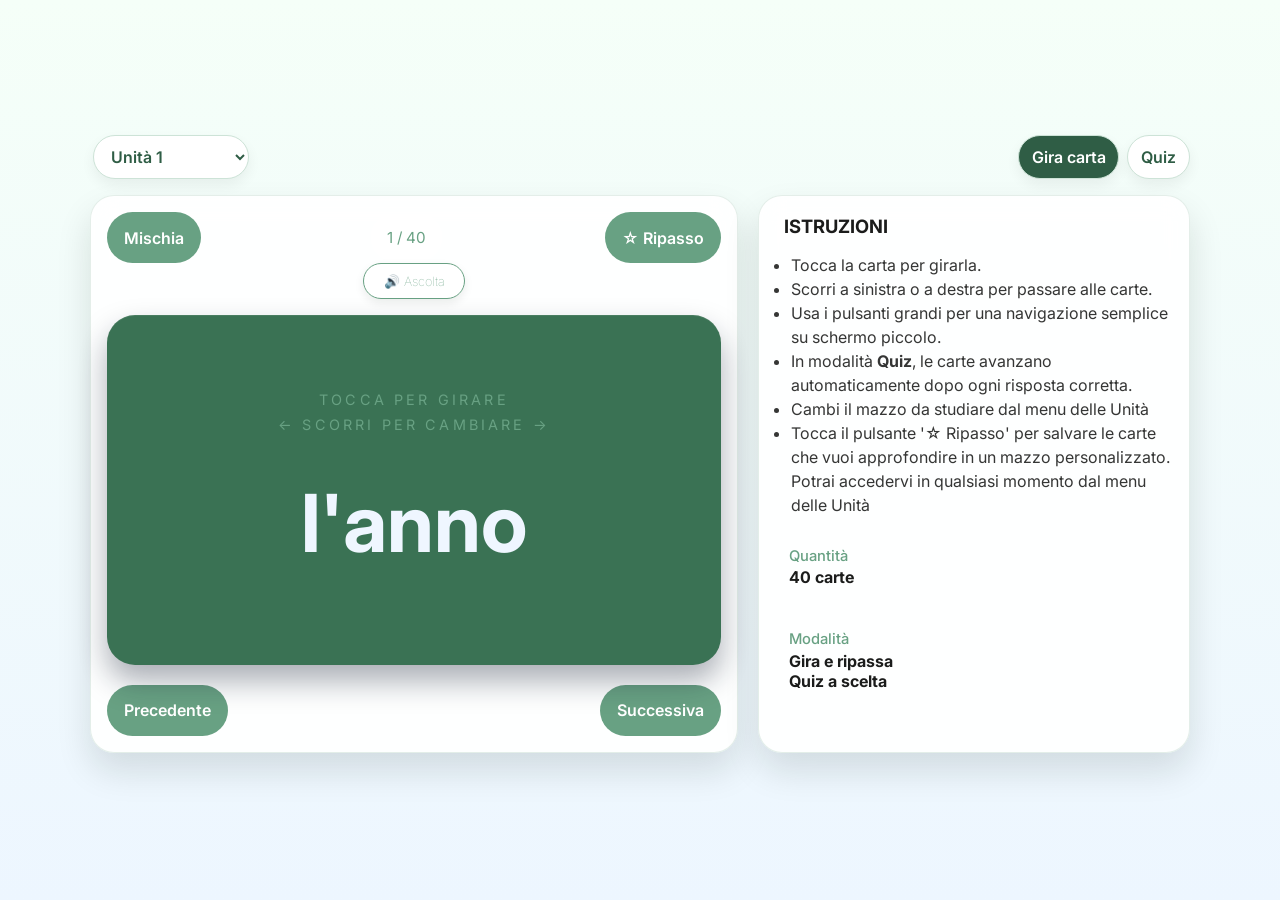
==== index.html @ 55a5546c "Revise index.html for flashcard app enhancements Updated the HTML structure and content for the flas" ====
<!doctype html>
<html lang="en">
  <head>
    <meta charset="UTF-8" />
    <meta name="viewport" content="width=device-width, initial-scale=1.0, maximum-scale=1.0, user-scalable=no" />
    <meta name="theme-color" content="#68A183" />
    <meta name="mobile-web-app-capable" content="yes">
    <meta name="apple-mobile-web-app-capable" content="yes">
    <meta name="apple-mobile-web-app-status-bar-style" content="black-translucent" />
    <meta name="apple-mobile-web-app-title" content="Flashcards" />
    <link rel="manifest" href="manifest.json" />
    <link rel="apple-touch-icon" href="icon-192.png" />
    <title>Carte Didattiche - Italiano con Alessandra</title>
    <link rel="preconnect" href="https://fonts.googleapis.com" />
    <link rel="preconnect" href="https://fonts.gstatic.com" crossorigin />
    <link
      href="https://fonts.googleapis.com/css2?family=Inter:wght@400;500;600;700&display=swap"
      rel="stylesheet"
    />
    <link rel="stylesheet" href="styles.css" />
  </head>
  <body>
    <main class="app-shell">

      <section class="top-controls" aria-label="Controlli principali">
          <section class="deck-picker" aria-label="Selezione set di carte">
          <select id="deckSelect" class="deck-select">
            <option value="marked" id="markedOption" disabled>⭐Ripasso (0)</option>
            <option value="unit1">Unità 1</option>
            <option value="unit2">Unità 2</option>
            <option value="unit3">Unità 3</option>
            <option value="unit4">Unità 4</option>
            <option value="unit5">Unità 5</option>
            <option value="unit6">Unità 6</option>
            <option value="unit7">Unità 7</option>
            <option value="unit8">Unità 8</option>
            <option value="unit9">Unità 9</option>
            <option value="unit10">Unità 10</option>
            <option value="verbs">Verbi</option>
          </select>
        </section>
        <section class="mode-picker" aria-label="Modalità di studio">
        <button class="mode-chip active" data-mode="flip" type="button">Gira carta</button>
        <button class="mode-chip" data-mode="quiz" type="button">Quiz</button>
        </section>
      </section>

      <section class="dashboard">
        <article class="card-panel">
          <div class="card-header">
            <button id="shuffleBtn" class="ghost-btn" type="button">Mischia</button>
            <span id="progressLabel" class="badge">1 / 40</span>
            <button id="starBtn" type="button" class="ghost-btn" style="font-size: 1rem; cursor: pointer;">☆ Ripasso</button>
          </div>
          <div class="pronuncia-wrapper"><button id="speakIcon" class="pronuncia" type="button" aria-label="Ascolta pronuncia">🔊 Ascolta</button></div>
          <button id="cardBtn" class="flashcard" type="button" aria-label="Gira la carta">
            <span class="flashcard-tag-2">Tocca per girare</span>
            <span class="flashcard-tag">← Scorri per cambiare →</span>
            <strong id="cardFront" class="card-text">l'anno</strong>
            <span id="cardBack" class="card-back">year</span>
          </button>
          <div id="deckEndContainer" class="end-screen-shrouded">
      <button id="restartBtn" class="restart-btn" type="button"> Ricomincia da capo</button>
        </div>
          <section id="quizPanel" class="quiz-panel hidden" aria-live="polite">
            <p class="quiz-label">Scegli la traduzione giusta</p>
            <div id="quizOptions" class="quiz-options"></div>
            <p id="quizFeedback" class="quiz-feedback"></p>
            <div class="mute"><button id="muteBtn" class="mute-btn" type="button" aria-label="Disattiva audio">🔊 Audio Attivo</button></div>
          </section>

          <div class="controls">
            <button id="prevBtn" class="secondary-btn" type="button">Precedente</button>
            <button id="nextBtn" class="primary-btn" type="button">Successiva</button>
          </div>
        </article>

        <button id="toggleInstructionsBtn" class="instructions-toggle" type="button" aria-label="Mostra o nascondi istruzioni">Nascondi istruzioni</button>
        <aside class="info-panel">
          <h2>Istruzioni</h2>
          <ul>
          <li>Tocca la carta per girarla.</li>
            <li>Scorri a sinistra o a destra per passare alle carte.</li>
            <li>Usa i pulsanti grandi per una navigazione semplice su schermo piccolo.</li>
            <li>In modalità <b>Quiz</b>, le carte avanzano automaticamente dopo ogni risposta corretta.</li>
            <li>Cambi il mazzo da studiare dal menu delle Unità</li>
            <li>Tocca il pulsante '☆ Ripasso' per salvare le carte che vuoi approfondire in un mazzo personalizzato. <br> Potrai accedervi in qualsiasi momento dal menu delle Unità</li>
          </ul>

          <div class="mini-stat">
            <span class="mini-label">Quantità</span>
            <strong id="deckCount">40 carte</strong>
          </div>
          <div class="mini-stat">
            <span class="mini-label">Modalità</span>
            <strong>Gira e ripassa</strong><br>
            <strong>Quiz a scelta</strong>
        </aside>
      </section>
    </main>

    <script src="script.js"></script>
  </body>
</html>
---- styles.css ----
:root {
  color-scheme: light;
  font-family: 'Inter', sans-serif;
  background: linear-gradient(180deg, #f5fff8 0%, #edf6ff 100%);
  color: #1b1c1b;
}

* { box-sizing: border-box; }

html, body {
  margin: 0;
  min-height: 100%;
  -webkit-tap-highlight-color: transparent;
}

body {
  min-height: 100dvh;
  display: grid;
  place-items: center;
  padding: env(safe-area-inset-top) 0 env(safe-area-inset-bottom) 0;
}

button {
  font: inherit;
  touch-action: manipulation;
}

.app-shell {
  width: min(1100px, calc(100vw - 1rem));
  padding: 1rem 0 2rem;
}

.hero {
  margin-bottom: 0rem;
  display: grid;
  grid-template-columns: 1fr 1fr;
  width: 100%;
  transition: max-height 180ms ease, opacity 180ms ease, transform 180ms ease;
  margin-top: 0 !important;
  padding-top: 5px !important;
}

.hero-collapsed {
  max-height: 0;
  opacity: 0;
  overflow: hidden;
  transform: translateY(-6px);
  pointer-events: none;
}
.hero-collapsed .eyebrow,
.hero-collapsed .subtitle,
.hero-collapsed .hero-image, 
.hero-collapsed img { 
  display: none !important;
}
.hero-left { 
    width: auto;
    text-align: left;
}
.hero-right {  
  margin-top: 0.5rem;
  margin-right: 1rem;
  width: auto;
  text-align: right;
}
.hero-image { max-width: 250px; }
.hero-row {
   clear: both; 
  grid-column-start: 1;
  grid-column-end: 3;
}

.eyebrow {
  text-transform: uppercase;
  letter-spacing: 0.35em;
  font-size: 0.78rem;
  margin-left: 1em;
  font-weight: 600;
  color: #2b2c2b;
}

h1 {
  margin: 0.2rem 0 0.4rem;
  font-size: clamp(2.4rem, 6vw, 4rem);
  padding-left: 0.5em;
}
h2 {
  padding-left: 0.5em;
  text-transform: uppercase;
}

.subtitle { 
  color: #68A183;
  font-size: 0.8rem; 
  width: 100%; 
  padding-left: 1em;
}

.header-toggle {
  margin: 0 0 2rem 1em;
  border: 1px solid #dcf3e6;
  border-radius: 999px;
  background: #ffffff;
  color: #68A183;
  padding: 0.45rem 0.7rem;
  font: inherit;
  font-weight: 500;
  font-size: 0.8rem;
  font-style: italic;
  cursor: pointer;
}
.instructions-toggle {
  margin: 0 0 2rem 1em;
  border: 1px solid #cde3d7;
  border-radius: 999px;
  background: #ffffff;
  color: #478363;
  padding: 0.45rem 0.7rem;
  font: inherit;
  font-weight: 500;
  font-size: 1rem;
  font-style: none;
  cursor: pointer;
}
#toggleHeaderBtn {
  display: block;
  margin: 5px 0 5px 0;
}

.top-controls {
  display: flex;
  justify-content: space-between;
  align-items: flex-start;
  gap: 1rem;
  margin: 0.25rem 0 1rem 0.2em;
  flex-wrap: wrap;
}

.deck-picker,
.mode-picker {
  display: flex;
  align-items: flex-start;
  gap: 0.5rem;
  flex-wrap: wrap;
}

.deck-label {
  color: #2f5d45;
  font-size: 0.92rem;
  font-weight: 700;
}

.deck-select,
.mode-chip, 
.specialiBtn {
  border: 1px solid #cde3d7;
  border-radius: 999px;
  background: #ffffff;
  color: #2f5d45;
  padding: 0.55rem 0.8rem;
  font: inherit;
  font-weight: 600;
  min-height: 2.75rem;
  box-shadow: 0 6px 14px rgba(11, 23, 16, 0.06);
}

.deck-select {
  min-width: 140px;
}

.mode-chip.active {
  background: #2f5d45;
  color: #ffffff;
}

.mode-picker {
  display: flex;
  flex-wrap: wrap;
  gap: 0.5rem;
  margin: 0;
}

#markedOption.has-cards {
  background: #ffffff;
  color: #ffcc00; /* Gold text */
  border-color: #ffcc00;
  font-weight: 700;
}

#markedOption.viewing-speciali {
  background: #2f5d45 !important;
  color: #ffffff !important;
  border-color: #2f5d45 !important;
}

.hidden {
  display: none;
}

.quiz-panel {
  margin-top: 1rem;
  margin-bottom: 1rem;
  padding: 1rem;
  border-radius: 20px;
  background: #eef7f1;
  border: 1px solid #cfe5d9;
}

.quiz-label {
  font-size: 0.9rem;
  text-transform: uppercase;
  letter-spacing: 0.18em;
  color: #2f5d45;
}

.quiz-question {
  margin: 0.35rem 0 0.8rem;
  font-size: 1.4rem;
}

.quiz-options {
  display: grid;
  grid-template-columns: repeat(2, minmax(0, 1fr));
  gap: 0.6rem;
}

.quiz-option {
  width: 100%;
  text-align: left;
  border-radius: 14px;
  border: 1px solid #cfe5d9;
  background: #ffffff;
  color: #17311f;
  padding: 0.75rem 0.9rem;
  font-size: 1.2rem;
}

.quiz-option.correct {
  background: #dff6e8;
  border-color: #59b178;
}

.quiz-option.wrong {
  background: #ffe5f5;
  border-color: #d46ab1;
}

.quiz-feedback {
  min-height: 1.2em;
  margin: 0.6rem 0 0;
  color: #26553a;
  font-weight: 600;
}

.dashboard {
  display: grid;
  gap: 1.25rem;
  grid-template-columns: 1.2fr 0.8fr;
}

.card-panel,
.info-panel {
  background: rgba(255, 255, 255, 0.92);
  border: 1px solid rgba(104, 161, 131, 0.18);
  border-radius: 24px;
  box-shadow: 0 18px 35px rgba(11, 23, 16, 0.12);
  padding: 1rem;
  backdrop-filter: blur(12px);
}

.card-header,
.controls { display: flex; justify-content: space-between; align-items: center; gap: 0.75rem; }

.badge {
  display: inline-flex;
  align-items: center;
  padding: 0.9rem 1rem;
  margin-left: 0.5em;
  border-radius: 999px;
  border: 0px solid #68A183;
  background: #ffffff;
  color:#68A183;
  font-size: 0.95rem;
}
.pronuncia-wrapper {
 display: flex !important;
  justify-content: center !important;
  align-items: center !important;
  width: 100% !important;
  margin: 0rem !important;
  text-align: center;
}

#speakIcon.pronuncia,
.pronuncia {
  display: inline-flex;
  align-items: center;
  justify-content: center;
  gap: 0.4rem;
  padding: 0.6rem 1.2rem;
  border-radius: 999px;
  border: 1px solid #68A183;
  background: #ffffff;
  color: #68A183;
  font-family: inherit;
  font-size: 0.8rem;
  font-weight: 100;
  cursor: pointer;
  box-shadow: 0 4px 10px rgba(11, 23, 16, 0.08);
  transition: transform 120ms ease, background 120ms ease;
  appearance: none;
  -webkit-appearance: none;
}

#speakIcon.pronuncia:hover {
  background: #f0f8f4;
  transform: translateY(-1px);
}

#speakIcon.pronuncia:active {
  transform: translateY(0);
}

.ghost-btn,
.secondary-btn,
.primary-btn {
  border: 1px solid transparent;
  border-radius: 999px;
  padding: 0.9rem 1rem;
  min-height: 48px;
  cursor: pointer;
  transition: transform 120ms ease, opacity 120ms ease;
  font-weight: 600;
}

.ghost-btn:hover,
.secondary-btn:hover,
.primary-btn:hover,
.flashcard:hover { transform: translateY(-1px); }

.ghost-btn { background: #68A183; color: #ffffff; }
.secondary-btn { background: #68A183; color: #ffffff; border-color: none; }
.primary-btn { background: #68A183; color: #ffffff; }


.nav-arrow {
  font-size: 1.25rem;
  margin-left: 1rem;
  margin-right: 1rem;
}

.mute-btn {
  border: 1px solid #68A183;
  border-radius: 999px;
  background: #ffffff;
  color: #2f5d45;
  padding: 0.55rem 0.8rem;
  font-weight: 500;
  font-size: 0.8rem;
  cursor: pointer;
  margin:0;
}
.mute {
  justify-content: center;
  align-items: center;
}

/* Keep it totally invisible by default */
.end-screen-shrouded {
  display: none !important; 
}

/* When the script activates it, make it layout inline centered */
.end-screen-revealed {
 position: absolute !important;
  top: 70%; /* Places the button nicely below your text line */
  left: 50%;
  transform: translate(-50%, -50%); /* Centers it perfectly */
  z-index: 10; /* Forces it to sit on top of the card surface */
  display: flex !important;
  width: auto;
  margin: 0;
}

.action-btn {
  border: 1px solid #68A183;
  border-radius: 999px;
  background: #ffffff;
  color: #2f5d45;
  padding: 0.55rem 0.8rem;
  font-weight: 500;
  font-size: 0.9rem;
  cursor: pointer;
  margin:0;
}

.restart-btn {
  border: 1px solid #68A183;
  border-radius: 999px;
  background: #ffffff;
  opacity: 0.9;
  color: #2f5d45;
  padding: 0.55rem 0.8rem;
  font-weight: 600;
  font-size: 1rem;
  cursor: pointer;
  margin:0;
  transition: transform 0.1s ease;
}

.restart-btn:active {
  transform: scale(0.95);
}
.completion-wrap {
  display: flex;
  align-items: center;
  justify-content: center;
  height: 100%;
  padding-bottom: 40px; /* Gently offsets the space occupied by the button below */
  box-sizing: border-box;
}

.completion-text {
  font-size: 1.2rem;
  font-weight: bold;
  line-height: 1.6;
  text-align: center;
}

.flashcard {
  width: 100%;
  margin-top: 1rem;
  margin-bottom: 1.25rem;
  min-height: 300px;
  min-height: clamp(300px, 45vh, 350px);
  display: flex;
  flex-direction: column;
  justify-content: center;
  align-items: center;
  text-align: center;
  gap: 0.5rem;
  padding: 0rem, 1rem, 1rem, 1rem;
  border: none;
  background: #3a7254;
  color: #eff6ff;
  border-radius: 28px;
  box-shadow: inset 0 1px 0 rgba(255,255,255,0.08), 0 16px 30px rgba(15, 23, 42, 0.35);
  cursor: pointer;
  perspective: 1200px;
  position: relative;
}

.flashcard.is-flipped { transform: rotateY(180deg); }

.flashcard-tag {
  font-size: 0.9rem;
  color: #68A183;
  text-transform: uppercase;
  letter-spacing: 0.22em;
  margin-bottom:   2rem;
  margin-top: 0rem;
}

.flashcard-tag-2 {
  font-size: 0.9rem;
  color: #68A183;
  text-transform: uppercase;
  letter-spacing: 0.22em;
  margin-bottom:   0;
  margin-top: -1rem;
}

.card-text,
.card-back { font-size: clamp(1.25rem, 9vmin, 5rem); line-height: 1.25; }

.card-back { display: none;
font-weight: 500;
font-size: clamp(1.25rem, 8vmin, 5rem);
}

.flashcard.flipped .card-text { display: none; }
.flashcard.flipped .card-back { display: inline; }

.info-panel h2 { margin-top: 0.2rem; font-size: 1.15rem; }
.info-panel ul { padding-left: 1rem; color: #353635; line-height: 1.5; }
.mini-stat { margin-top: 1rem; padding: 0.85rem; border-radius: 18px; background: ffffff; }
.mini-label { display: block; color: #68A183; font-size: 0.92rem; margin-bottom: 0.15rem; font-weight: 500; }

.instructions-toggle {
  display: none;
  margin: 0 0 0.75rem 0;
}

@media (max-width: 980px) {
  .instructions-toggle { display: inline-flex; }
  .info-panel.collapsed { display: none; }
}

@media (min-width: 981px) {
  .instructions-toggle { display: none; }
}

@media (max-width: 980px) {
  .dashboard { grid-template-columns: 1fr; }
}

@media (max-width: 640px) {
  .app-shell { width: calc(100vw - 0.75rem); padding-top: 0.5rem; }
  .hero { margin-bottom: 0rem;}
  .quiz-options { grid-template-columns: repeat(2, minmax(0, 1fr)); }
  .card-header, .controls { gap: 0.5rem; }
  .controls { display: grid; grid-template-columns: 1fr 1fr; }
  .flashcard { min-height: 320px; padding: 1rem 0.9rem; border-radius: 22px; justify-content: center; max-width: 100%; }
   .flashcard-tag-2 {margin-top: -4rem;}
  .card-text {
    font-size: clamp(1.25rem, 11vmin, 5rem);
    line-height: clamp(1.25rem, 11vmin, 5rem);
    font-weight: 800;
  }
  .hero-right {
    margin-top: 0.5rem;
  }
  aside.info-panel { margin-top: -1.6rem !important; }
  .hero-image { max-width: 200px; }
  .card-back { font-size: clamp(1.25rem, 9vmin, 5rem); line-height: 4rem; font-weight: 500; }
  .flashcard-tag { font-size: 0.85rem; letter-spacing: 0.18em; }
  .card-header { align-items: flex-start; }
}
body:has(.hero-collapsed) {
  place-items: start center !important;
}
body:has(.hero-collapsed) .app-shell {
  padding-top: 0.5rem !important;
}
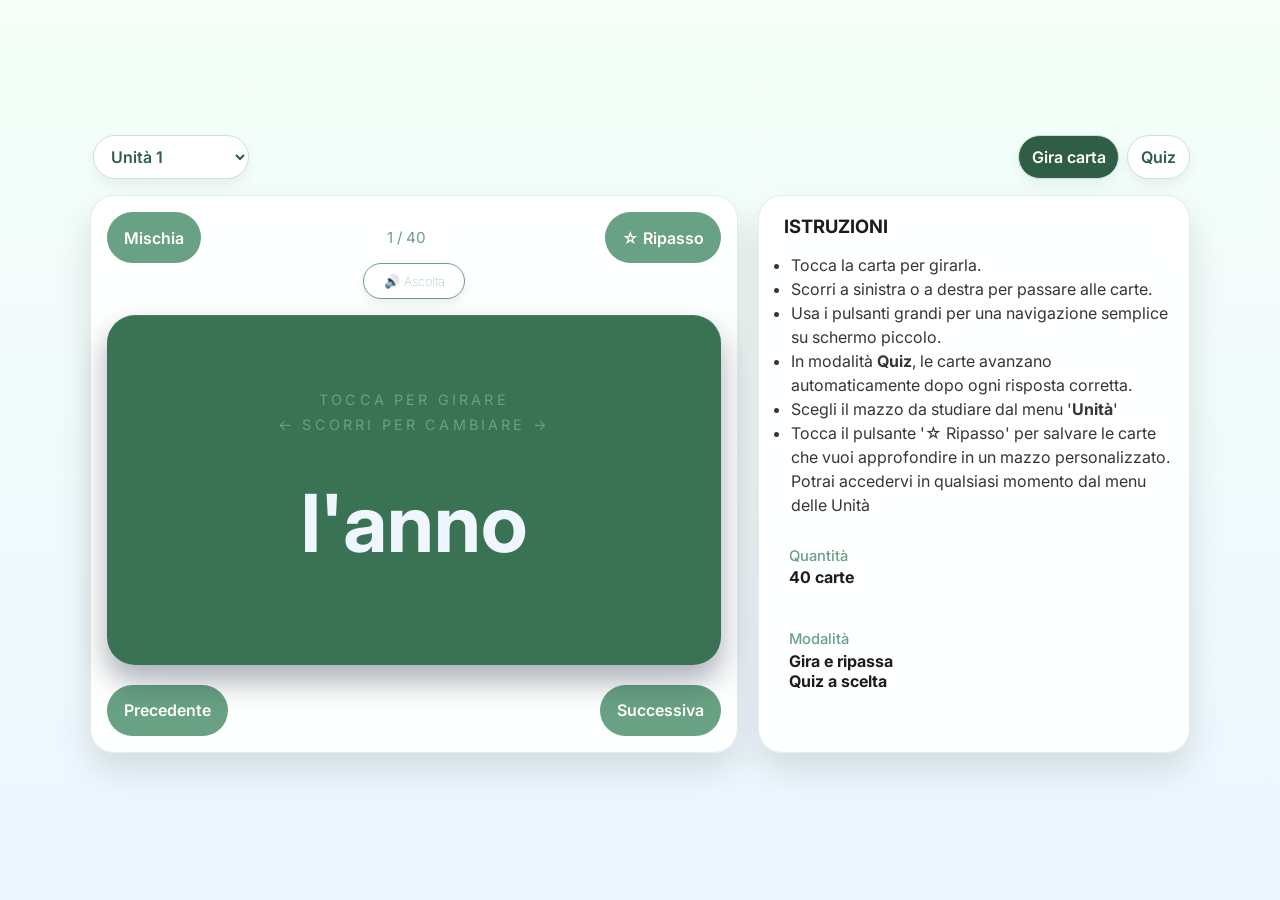
==== commit 48ba5d5c: "Fix HTML formatting and structure" ====
--- a/index.html
+++ b/index.html
@@ -83,7 +83,7 @@
             <li>Scorri a sinistra o a destra per passare alle carte.</li>
             <li>Usa i pulsanti grandi per una navigazione semplice su schermo piccolo.</li>
             <li>In modalità <b>Quiz</b>, le carte avanzano automaticamente dopo ogni risposta corretta.</li>
-            <li>Cambi il mazzo da studiare dal menu delle Unità</li>
+            <li>Scegli il mazzo da studiare dal menu '<b>Unità</b>'</li>
             <li>Tocca il pulsante '☆ Ripasso' per salvare le carte che vuoi approfondire in un mazzo personalizzato. <br> Potrai accedervi in qualsiasi momento dal menu delle Unità</li>
           </ul>
 
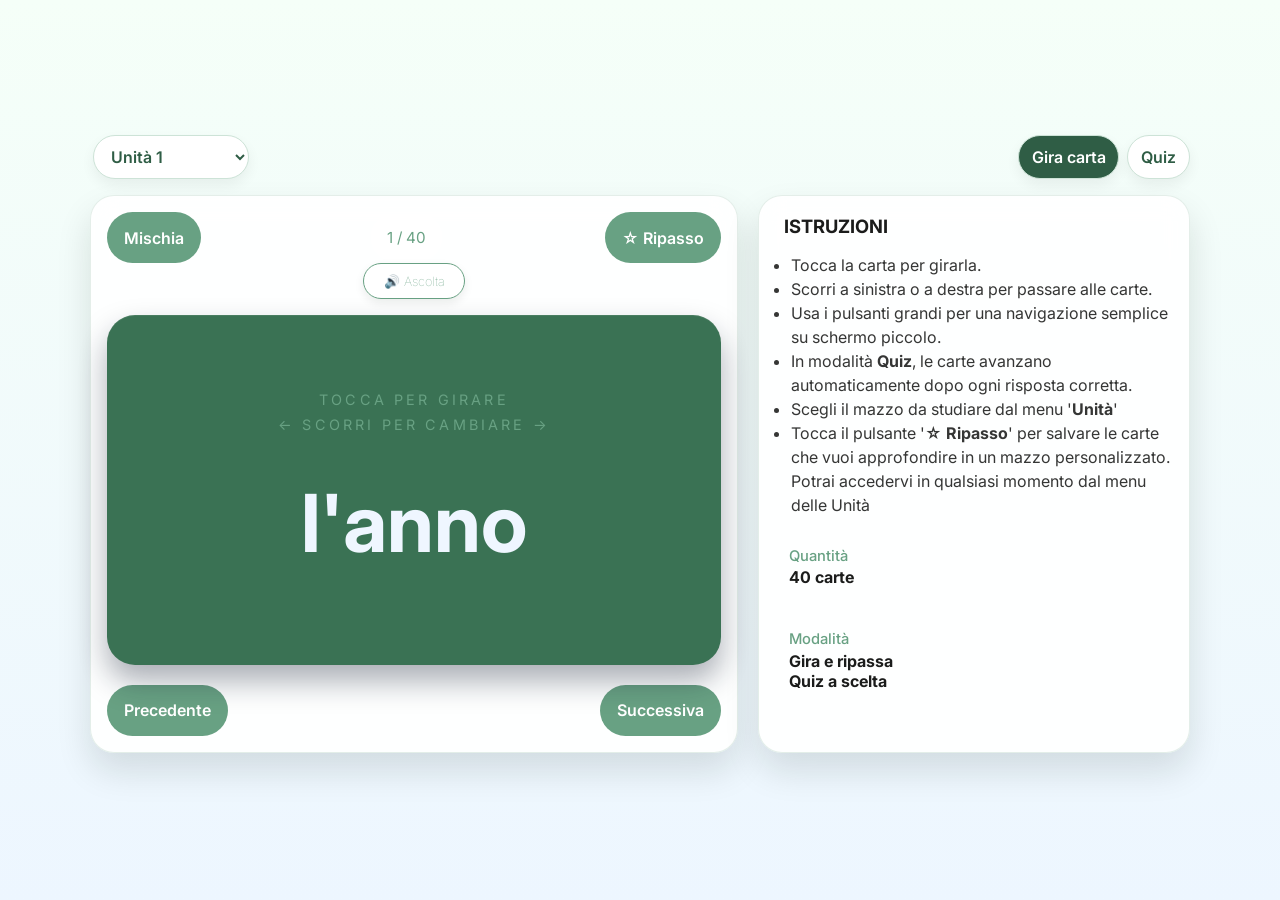
==== commit 21989055: "Fix HTML encoding issues in index.html" ====
--- a/index.html
+++ b/index.html
@@ -84,7 +84,7 @@
             <li>Usa i pulsanti grandi per una navigazione semplice su schermo piccolo.</li>
             <li>In modalità <b>Quiz</b>, le carte avanzano automaticamente dopo ogni risposta corretta.</li>
             <li>Scegli il mazzo da studiare dal menu '<b>Unità</b>'</li>
-            <li>Tocca il pulsante '☆ Ripasso' per salvare le carte che vuoi approfondire in un mazzo personalizzato. <br> Potrai accedervi in qualsiasi momento dal menu delle Unità</li>
+            <li>Tocca il pulsante '<b>☆ Ripasso</b>' per salvare le carte che vuoi approfondire in un mazzo personalizzato. <br> Potrai accedervi in qualsiasi momento dal menu delle Unità</li>
           </ul>
 
           <div class="mini-stat">
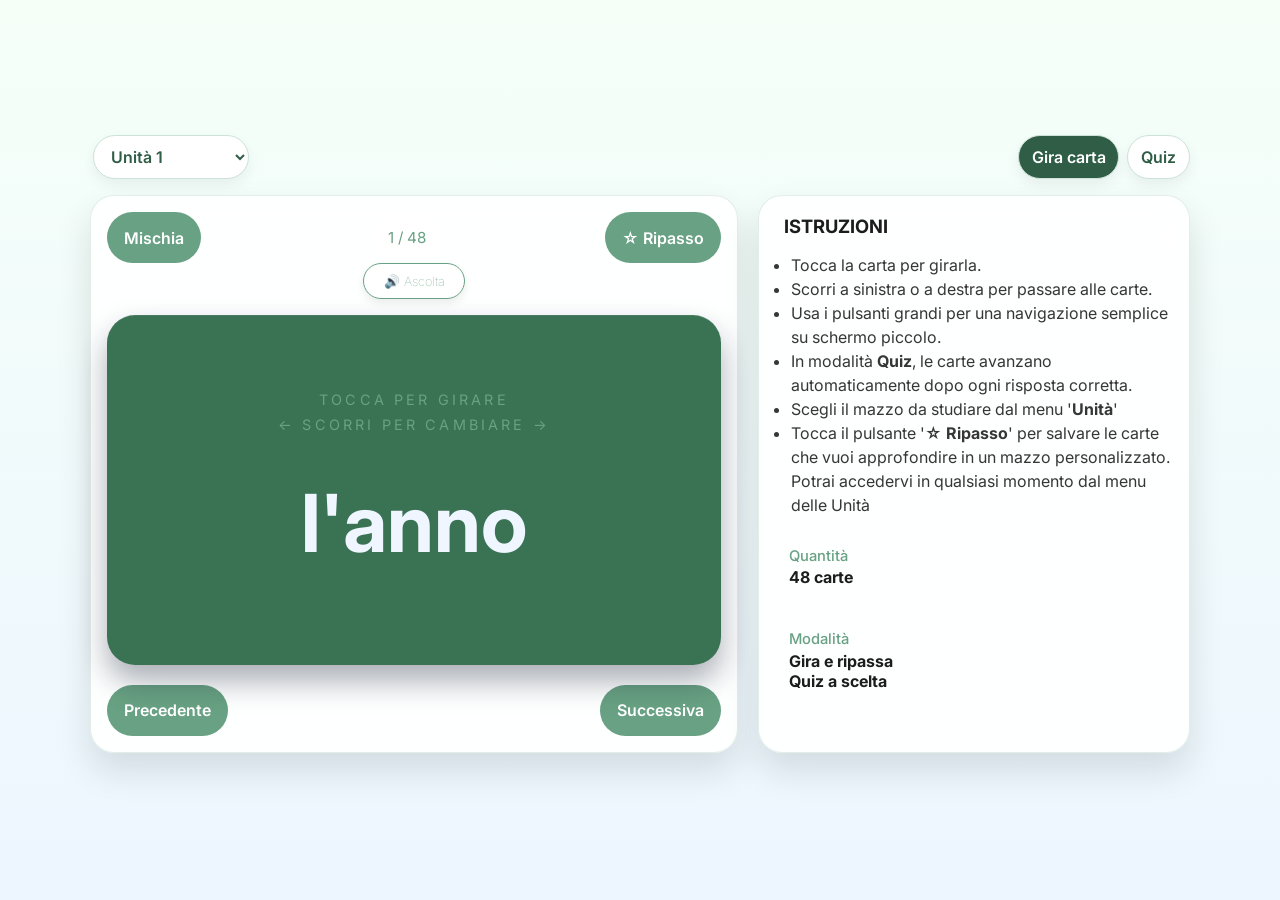
==== commit ba427ad0: "Update HTML structure and meta tags" ====
--- a/index.html
+++ b/index.html
@@ -7,9 +7,10 @@
     <meta name="mobile-web-app-capable" content="yes">
     <meta name="apple-mobile-web-app-capable" content="yes">
     <meta name="apple-mobile-web-app-status-bar-style" content="black-translucent" />
-    <meta name="apple-mobile-web-app-title" content="Flashcards" />
+    <meta name="apple-mobile-web-app-title" content="Italiano con Ale" />
+    <link rel="icon" type="image/png" href="/images/favico5.png" />
     <link rel="manifest" href="manifest.json" />
-    <link rel="apple-touch-icon" href="icon-192.png" />
+    <link rel="apple-touch-icon" href="/images/app_ico7.png" />
     <title>Carte Didattiche - Italiano con Alessandra</title>
     <link rel="preconnect" href="https://fonts.googleapis.com" />
     <link rel="preconnect" href="https://fonts.gstatic.com" crossorigin />
@@ -36,7 +37,9 @@
             <option value="unit8">Unità 8</option>
             <option value="unit9">Unità 9</option>
             <option value="unit10">Unità 10</option>
-            <option value="verbs">Verbi</option>
+            <option value="unit11">Unità 11</option>
+            <option value="verbs1">Verbi (1-6)</option>
+            <option value="verbs2">Verbi (7-11)</option>
           </select>
         </section>
         <section class="mode-picker" aria-label="Modalità di studio">
